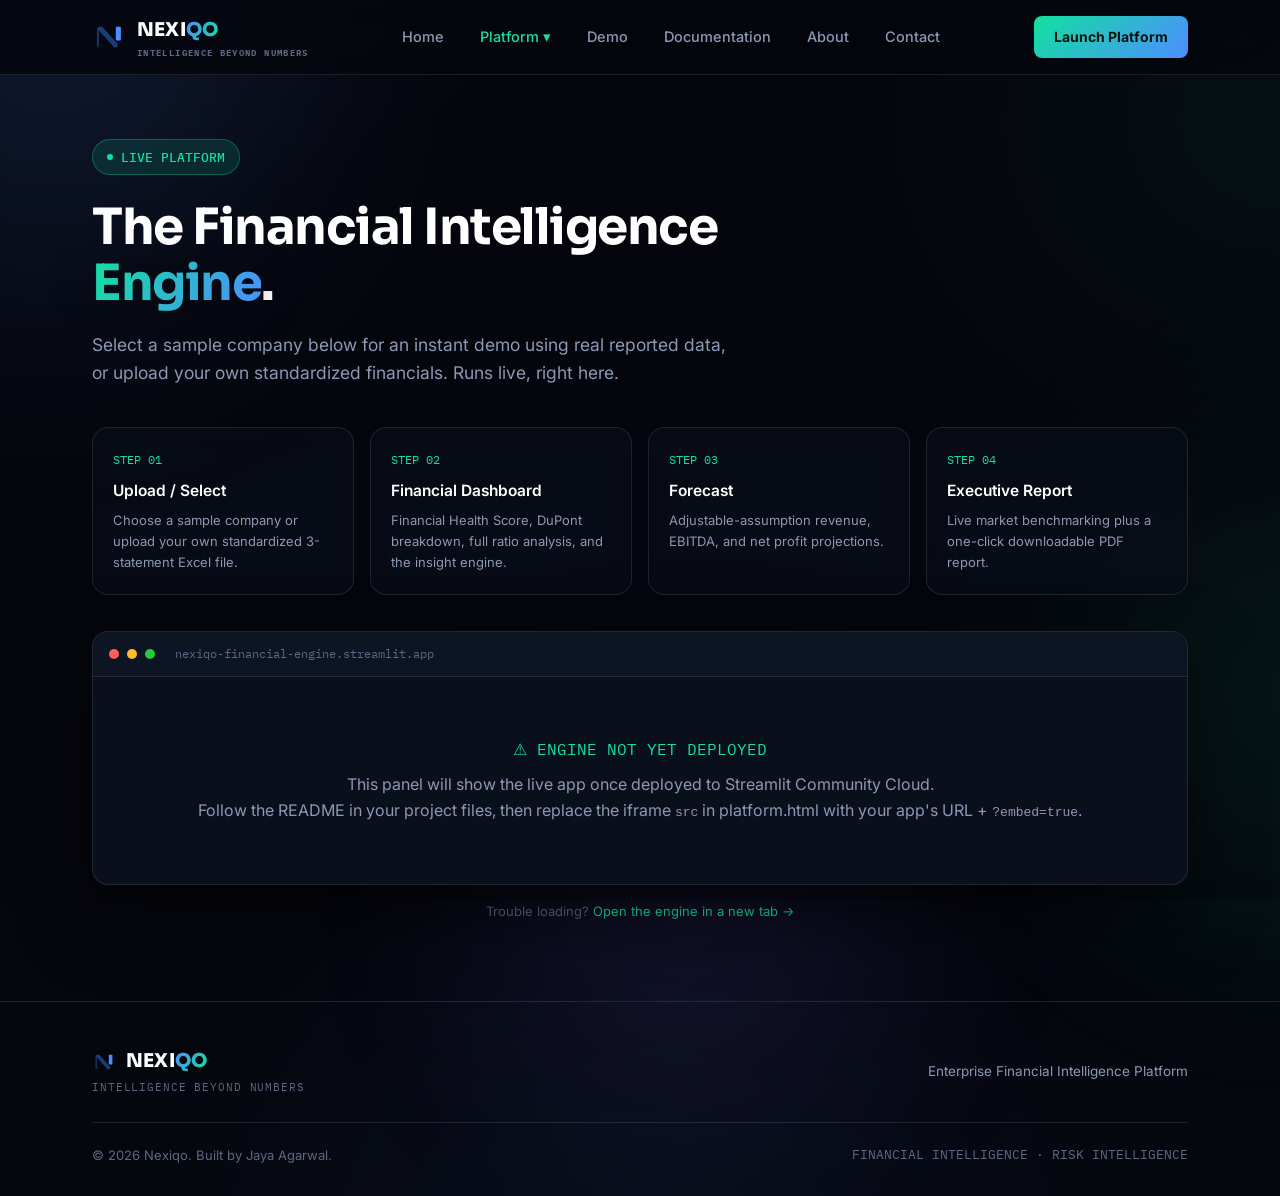
==== platform.html @ a1120944 "Add files via upload" ====
<!DOCTYPE html>
<html lang="en">
<head>
<meta charset="UTF-8">
<meta name="viewport" content="width=device-width, initial-scale=1.0">
<title>Platform — Nexiqo</title>
<link rel="preconnect" href="https://fonts.googleapis.com">
<link href="https://fonts.googleapis.com/css2?family=Sora:wght@400;500;600;700;800&family=Inter:wght@400;500;600;700&family=IBM+Plex+Mono:wght@400;500;600&display=swap" rel="stylesheet">
<link rel="stylesheet" href="styles.css">
</head>
<body>
<div class="blob blob1"></div><div class="blob blob2"></div><div class="blob blob3"></div>
<div class="scrim"></div>

<nav>
  <div class="wrap">
    <a class="brand" href="index.html">
      <svg class="brand-mark" viewBox="0 0 40 40" fill="none">
        <path d="M6 32V10L8 8H12L30 28V32H26L8 12V32H6Z" fill="url(#navN1)"/>
        <path d="M6 32L12 26V32H6Z" fill="#071022"/>
        <rect x="28" y="8" width="6" height="16" rx="1" fill="url(#navN2)"/>
        <defs>
          <linearGradient id="navN1" x1="6" y1="8" x2="30" y2="32"><stop stop-color="#1B3E7A"/><stop offset="1" stop-color="#12E19F"/></linearGradient>
          <linearGradient id="navN2" x1="28" y1="8" x2="34" y2="24"><stop stop-color="#4C8DFF"/><stop offset="1" stop-color="#12E19F"/></linearGradient>
        </defs>
      </svg>
      <div class="brand-stack">
        <span class="wordmark"><span class="w-nexi">NEXI</span><span class="w-qo">QO</span></span>
        <span class="tagline">Intelligence Beyond Numbers</span>
      </div>
    </a>
    <ul class="nav-links">
      <li class=""><a class="top-link" href="index.html">Home</a></li>
      <li class="dropdown active">
        <a class="top-link" href="platform.html">Platform ▾</a>
        <div class="dropdown-menu">
          <a href="platform.html#upload">Upload Financial Statements</a>
          <a href="platform.html#dashboard">Financial Dashboard</a>
          <a href="platform.html#forecast">Forecast</a>
          <a href="platform.html#report">Executive Report</a>
        </div>
      </li>
      <li class=""><a class="top-link" href="demo.html">Demo</a></li>
      <li class=""><a class="top-link" href="documentation.html">Documentation</a></li>
      <li class=""><a class="top-link" href="about.html">About</a></li>
      <li class=""><a class="top-link" href="contact.html">Contact</a></li>
    </ul>
    <a class="nav-cta" href="platform.html">Launch Platform</a>
  </div>
</nav>

<header class="page-hero">
  <div class="wrap">
    <span class="eyebrow"><span class="dot"></span>LIVE PLATFORM</span>
    <h1 class="page-title">The Financial Intelligence <span class="grad">Engine</span>.</h1>
    <p class="page-sub">Select a sample company below for an instant demo using real reported data, or upload your own standardized financials. Runs live, right here.</p>
  </div>
</header>

<section style="padding-top:0;">
  <div class="wrap">
    <div class="steps-row">
      <a href="#upload" class="step-card panel reveal" id="upload">
        <div class="step-num">STEP 01</div>
        <h4>Upload / Select</h4>
        <p>Choose a sample company or upload your own standardized 3-statement Excel file.</p>
      </a>
      <a href="#dashboard" class="step-card panel reveal" id="dashboard">
        <div class="step-num">STEP 02</div>
        <h4>Financial Dashboard</h4>
        <p>Financial Health Score, DuPont breakdown, full ratio analysis, and the insight engine.</p>
      </a>
      <a href="#forecast" class="step-card panel reveal" id="forecast">
        <div class="step-num">STEP 03</div>
        <h4>Forecast</h4>
        <p>Adjustable-assumption revenue, EBITDA, and net profit projections.</p>
      </a>
      <a href="#report" class="step-card panel reveal" id="report">
        <div class="step-num">STEP 04</div>
        <h4>Executive Report</h4>
        <p>Live market benchmarking plus a one-click downloadable PDF report.</p>
      </a>
    </div>

    <div class="app-frame-wrap reveal">
      <div class="app-frame-bar">
        <span class="traffic t1"></span><span class="traffic t2"></span><span class="traffic t3"></span>
        <span class="url">nexiqo-financial-engine.streamlit.app</span>
      </div>
      <!-- Replace the src below with your real deployed Streamlit URL once live, e.g.:
           https://YOUR-APP-NAME.streamlit.app/?embed=true&embed_options=show_toolbar:false -->
      <iframe id="engineFrame" src="about:blank" loading="lazy" title="Nexiqo Financial Intelligence Engine"></iframe>
      <div class="frame-fallback" id="frameFallback">
        <p class="mono" style="color:var(--emerald);margin-bottom:10px;">⚠ ENGINE NOT YET DEPLOYED</p>
        <p>This panel will show the live app once deployed to Streamlit Community Cloud.<br>Follow the README in your project files, then replace the iframe <code>src</code> in platform.html with your app's URL + <code>?embed=true</code>.</p>
      </div>
    </div>
    <p style="margin-top:16px;font-size:13px;color:var(--text-dim);text-align:center;">Trouble loading? <a href="#" id="openNewTab" style="color:var(--emerald);">Open the engine in a new tab →</a></p>
  </div>
</section>

<footer>
  <div class="wrap">
    <div class="footer-top">
      <div>
        <div class="footer-brand">
          <svg width="24" height="24" viewBox="0 0 40 40" fill="none">
            <path d="M6 32V10L8 8H12L30 28V32H26L8 12V32H6Z" fill="url(#footN1)"/>
            <path d="M6 32L12 26V32H6Z" fill="#071022"/>
            <rect x="28" y="8" width="6" height="16" rx="1" fill="url(#footN2)"/>
            <defs>
              <linearGradient id="footN1" x1="6" y1="8" x2="30" y2="32"><stop stop-color="#1B3E7A"/><stop offset="1" stop-color="#12E19F"/></linearGradient>
              <linearGradient id="footN2" x1="28" y1="8" x2="34" y2="24"><stop stop-color="#4C8DFF"/><stop offset="1" stop-color="#12E19F"/></linearGradient>
            </defs>
          </svg>
          <span class="wordmark"><span class="w-nexi">NEXI</span><span class="w-qo">QO</span></span>
        </div>
        <div class="footer-tagline">INTELLIGENCE BEYOND NUMBERS</div>
      </div>
      <div style="font-size:13.5px;color:var(--text-muted);">Enterprise Financial Intelligence Platform</div>
    </div>
    <div class="bottom-row">
      <span>© 2026 Nexiqo. Built by Jaya Agarwal.</span>
      <span class="mono">FINANCIAL INTELLIGENCE · RISK INTELLIGENCE</span>
    </div>
  </div>
</footer>
<script src="common.js"></script>
<script>
  // Once deployed, set your real Streamlit URL here — this one line drives both the iframe and the "open in new tab" link.
  const ENGINE_URL = ""; // <-- e.g. "https://your-app-name.streamlit.app"
  if (ENGINE_URL) {
    document.getElementById('engineFrame').src = ENGINE_URL + "/?embed=true&embed_options=show_toolbar:false";
    document.getElementById('frameFallback').style.display = 'none';
    document.getElementById('openNewTab').href = ENGINE_URL;
  } else {
    document.getElementById('engineFrame').style.display = 'none';
  }
</script>
</body>
</html>
---- styles.css ----
:root{
  --bg0:#05070E; --bg1:#0A1120;
  --panel:rgba(9,13,24,0.82); --panel-border:rgba(255,255,255,0.10);
  --emerald:#12E19F; --emerald-soft:rgba(18,225,159,0.13);
  --blue:#4C8DFF; --blue-soft:rgba(76,141,255,0.13);
  --text:#F0F4FA; --text-muted:#8C99B3; --text-dim:#5C6883;
}
*{margin:0;padding:0;box-sizing:border-box;}
html{scroll-behavior:smooth;}
body{
  background:
    radial-gradient(ellipse 900px 600px at 8% -10%, rgba(76,141,255,0.10), transparent 55%),
    radial-gradient(ellipse 800px 700px at 100% 10%, rgba(18,225,159,0.08), transparent 50%),
    radial-gradient(ellipse 900px 800px at 50% 105%, rgba(76,141,255,0.06), transparent 55%),
    var(--bg0);
  color:var(--text); font-family:'Inter',sans-serif; line-height:1.6; -webkit-font-smoothing:antialiased;
  overflow-x:hidden; position:relative; min-height:100vh;
}
h1,h2,h3,.display{font-family:'Sora',sans-serif;}
.mono{font-family:'IBM Plex Mono',monospace;}
a{text-decoration:none;color:inherit;}
.wrap{max-width:1160px;margin:0 auto;padding:0 32px;}
.blob{position:fixed;border-radius:50%;filter:blur(120px);z-index:0;pointer-events:none;opacity:0.20;}
.blob1{width:460px;height:460px;background:var(--blue);top:-160px;left:-180px;}
.blob2{width:400px;height:400px;background:var(--emerald);top:55%;right:-220px;opacity:0.14;}
.blob3{width:360px;height:360px;background:#7C5CFF;bottom:-200px;left:40%;opacity:0.12;}
.scrim{position:fixed;inset:0;z-index:0;pointer-events:none;background:rgba(5,7,14,0.42);}

nav{position:sticky;top:0;z-index:200;background:rgba(5,7,14,0.85);backdrop-filter:blur(14px);border-bottom:1px solid var(--panel-border);}
nav .wrap{display:flex;align-items:center;justify-content:space-between;height:74px;}
.brand{display:flex;align-items:center;gap:11px;font-weight:700;font-size:19px;letter-spacing:-0.02em;}
.brand-mark{width:34px;height:34px;flex-shrink:0;}
.brand-stack{display:flex;flex-direction:column;gap:1px;}
.wordmark{font-family:'Sora',sans-serif;font-weight:800;letter-spacing:0.01em;font-size:19px;text-transform:uppercase;}
.wordmark .w-nexi{color:#fff;}
.wordmark .w-qo{background:linear-gradient(120deg,var(--blue),var(--emerald));-webkit-background-clip:text;background-clip:text;color:transparent;}
.tagline{font-family:'IBM Plex Mono',monospace;font-size:8.5px;letter-spacing:0.16em;color:var(--text-dim);text-transform:uppercase;}
.nav-links{display:flex;gap:8px;align-items:center;}
.nav-links > li{list-style:none;position:relative;}
.nav-links a.top-link{font-size:14.5px;font-weight:500;color:var(--text-muted);transition:color .15s;padding:10px 14px;display:inline-block;}
.nav-links a.top-link:hover, .nav-links li.active > a.top-link{color:var(--text);}
.nav-links li.active > a.top-link{color:var(--emerald);}
.dropdown-menu{
  position:absolute;top:100%;left:0;background:#0A0F1C;border:1px solid var(--panel-border);border-radius:10px;
  padding:8px;min-width:240px;opacity:0;visibility:hidden;transform:translateY(6px);transition:all .18s;
  box-shadow:0 20px 40px rgba(0,0,0,0.5);
}
.dropdown:hover .dropdown-menu{opacity:1;visibility:visible;transform:translateY(0);}
.dropdown-menu a{display:block;padding:10px 12px;font-size:13.5px;color:var(--text-muted);border-radius:6px;}
.dropdown-menu a:hover{background:rgba(18,225,159,0.08);color:var(--emerald);}
.nav-cta{
  background:linear-gradient(135deg,var(--emerald),var(--blue));color:#04140F;padding:10px 20px;border-radius:8px;
  font-size:14px;font-weight:700;transition:filter .15s, transform .15s;
}
.nav-cta:hover{filter:brightness(1.1);transform:translateY(-1px);}
@media (max-width:900px){.nav-links{display:none;}}

section, header, main{position:relative;z-index:1;}
section{padding:80px 0;}
.page-hero{padding:64px 0 40px;}
.eyebrow{
  display:inline-flex;align-items:center;gap:8px;font-family:'IBM Plex Mono',monospace;font-size:12.5px;font-weight:500;
  color:var(--emerald);background:var(--emerald-soft);border:1px solid rgba(18,225,159,0.3);padding:7px 14px;border-radius:20px;margin-bottom:24px;
}
.eyebrow .dot{width:6px;height:6px;border-radius:50%;background:var(--emerald);display:inline-block;animation:pulse 2s infinite;}
@keyframes pulse{0%,100%{opacity:1;}50%{opacity:0.3;}}
h1.page-title{font-size:clamp(32px,4.4vw,50px);font-weight:700;letter-spacing:-0.03em;line-height:1.12;max-width:800px;color:#fff;}
h1.page-title .grad{background:linear-gradient(120deg,var(--emerald),var(--blue));-webkit-background-clip:text;background-clip:text;color:transparent;filter:drop-shadow(0 2px 18px rgba(0,0,0,0.5));}
.page-sub{margin-top:20px;font-size:17.5px;color:var(--text-muted);max-width:640px;}

.btn-primary{
  background:linear-gradient(135deg,var(--emerald),var(--blue));color:#04140F;padding:15px 28px;border-radius:9px;
  font-size:15px;font-weight:700;display:inline-flex;align-items:center;gap:8px;transition:transform .15s,filter .15s;
}
.btn-primary:hover{transform:translateY(-2px);filter:brightness(1.08);box-shadow:0 8px 30px rgba(18,225,159,0.25);}
.btn-secondary{
  background:var(--panel);color:var(--text);padding:15px 28px;border-radius:9px;font-size:15px;font-weight:600;
  border:1px solid var(--panel-border);backdrop-filter:blur(10px);transition:border-color .15s,transform .15s;
}
.btn-secondary:hover{border-color:rgba(255,255,255,0.25);transform:translateY(-2px);}
.hero-ctas{display:flex;gap:14px;margin-top:30px;flex-wrap:wrap;}

.section-head{max-width:640px;margin-bottom:48px;}
.section-tag{font-family:'IBM Plex Mono',monospace;font-size:12.5px;color:var(--emerald);font-weight:500;letter-spacing:0.03em;margin-bottom:14px;display:block;}
.section-head h2{font-size:clamp(26px,3vw,36px);font-weight:700;letter-spacing:-0.02em;color:#fff;}
.section-head p{margin-top:14px;color:var(--text-muted);font-size:16px;}

.panel{background:var(--panel);border:1px solid var(--panel-border);border-radius:16px;backdrop-filter:blur(14px);}

/* Products */
.products-grid{display:grid;grid-template-columns:1fr 1fr;gap:24px;}
@media (max-width:820px){.products-grid{grid-template-columns:1fr;}}
.product-card{padding:32px;position:relative;overflow:hidden;transition:border-color .25s, box-shadow .25s;}
.product-card:hover{box-shadow:0 20px 50px rgba(0,0,0,0.4);border-color:rgba(18,225,159,0.3);}
.product-status{display:inline-flex;align-items:center;gap:6px;font-family:'IBM Plex Mono',monospace;font-size:11.5px;font-weight:600;padding:5px 11px;border-radius:20px;width:fit-content;margin-bottom:20px;}
.status-live{color:var(--emerald);background:var(--emerald-soft);border:1px solid rgba(18,225,159,0.3);}
.status-live .dot{width:5px;height:5px;border-radius:50%;background:var(--emerald);display:inline-block;animation:pulse 1.5s infinite;}
.status-showcase{color:#B79CFF;background:rgba(124,92,255,0.13);border:1px solid rgba(124,92,255,0.3);}
.status-showcase .dot{width:5px;height:5px;border-radius:50%;background:#B79CFF;display:inline-block;}
.product-icon{width:46px;height:46px;border-radius:12px;background:linear-gradient(135deg,rgba(18,225,159,0.18),rgba(76,141,255,0.18));border:1px solid var(--panel-border);display:flex;align-items:center;justify-content:center;margin-bottom:20px;}
.product-card h3{font-size:21px;font-weight:700;letter-spacing:-0.01em;margin-bottom:10px;color:#fff;}
.product-card p{color:var(--text-muted);font-size:15px;margin-bottom:22px;}
.product-features{list-style:none;margin-bottom:24px;}
.product-features li{font-size:13.8px;color:#C4CDDE;padding:8px 0;border-top:1px solid var(--panel-border);display:flex;align-items:center;gap:10px;}
.product-features li:first-child{border-top:none;}
.product-features li::before{content:'';width:4px;height:4px;border-radius:50%;background:var(--emerald);flex-shrink:0;}
.product-link{font-weight:700;font-size:14.5px;color:var(--emerald);display:inline-flex;align-items:center;gap:6px;}
.product-link:hover{color:var(--blue);}

/* Why grid */
.why-grid{display:grid;grid-template-columns:repeat(4,1fr);gap:16px;}
@media (max-width:900px){.why-grid{grid-template-columns:1fr 1fr;}}
@media (max-width:560px){.why-grid{grid-template-columns:1fr;}}
.why-item{padding:28px 24px;transition:transform .2s, border-color .2s;}
.why-item:hover{transform:translateY(-4px);border-color:rgba(18,225,159,0.35);}
.why-q{font-family:'IBM Plex Mono',monospace;font-size:12px;color:var(--emerald);margin-bottom:14px;}
.why-item h4{font-size:17px;font-weight:600;margin-bottom:10px;letter-spacing:-0.01em;color:#fff;}
.why-item p{font-size:14px;color:var(--text-muted);line-height:1.6;}

/* Stats */
.stats-row{display:grid;grid-template-columns:repeat(3,1fr);gap:20px;margin-top:56px;}
@media (max-width:700px){.stats-row{grid-template-columns:1fr;}}
.stat{text-align:center;padding:28px;}
.stat .num{font-family:'Sora',sans-serif;font-size:38px;font-weight:700;background:linear-gradient(120deg,var(--emerald),var(--blue));-webkit-background-clip:text;background-clip:text;color:transparent;filter:drop-shadow(0 2px 14px rgba(0,0,0,0.5));}
.stat .lbl{font-size:13.5px;color:var(--text-muted);margin-top:6px;}

/* Step indicator (Platform page) */
.steps-row{display:grid;grid-template-columns:repeat(4,1fr);gap:16px;margin-bottom:36px;}
@media (max-width:800px){.steps-row{grid-template-columns:1fr 1fr;}}
@media (max-width:520px){.steps-row{grid-template-columns:1fr;}}
.step-card{padding:22px 20px;scroll-margin-top:100px;}
.step-num{font-family:'IBM Plex Mono',monospace;font-size:12px;color:var(--emerald);margin-bottom:10px;}
.step-card h4{font-size:15.5px;font-weight:600;color:#fff;margin-bottom:6px;}
.step-card p{font-size:13px;color:var(--text-muted);}

/* iframe wrapper */
.app-frame-wrap{border-radius:16px;overflow:hidden;border:1px solid var(--panel-border);background:#0A0F1C;box-shadow:0 30px 70px rgba(0,0,0,0.5);}
.app-frame-bar{display:flex;align-items:center;gap:8px;padding:12px 16px;background:#0D1424;border-bottom:1px solid var(--panel-border);}
.app-frame-bar .traffic{width:10px;height:10px;border-radius:50%;}
.app-frame-bar .t1{background:#FF5F57;} .app-frame-bar .t2{background:#FEBC2E;} .app-frame-bar .t3{background:#28C840;}
.app-frame-bar .url{margin-left:12px;font-family:'IBM Plex Mono',monospace;font-size:12px;color:var(--text-dim);}
.app-frame-wrap iframe{width:100%;height:900px;border:0;display:block;background:#fff;}
.frame-fallback{padding:60px 20px;text-align:center;color:var(--text-muted);}

/* Comparison table */
.compare-table{width:100%;border-collapse:collapse;overflow:hidden;border-radius:14px;}
.compare-table th,.compare-table td{padding:16px 20px;text-align:left;font-size:14.5px;border-bottom:1px solid var(--panel-border);}
.compare-table th{background:rgba(255,255,255,0.03);color:var(--text-muted);font-weight:600;font-size:12.5px;font-family:'IBM Plex Mono',monospace;text-transform:uppercase;letter-spacing:0.03em;}
.compare-table td.win{color:var(--emerald);font-weight:600;}

/* Docs */
.docs-grid{display:grid;grid-template-columns:220px 1fr;gap:44px;}
@media (max-width:820px){.docs-grid{grid-template-columns:1fr;}}
.docs-nav{position:sticky;top:100px;align-self:start;}
.docs-nav a{display:block;padding:8px 0;font-size:13.5px;color:var(--text-muted);border-left:2px solid var(--panel-border);padding-left:14px;}
.docs-nav a:hover{color:var(--emerald);border-left-color:var(--emerald);}
.docs-section{padding:26px 0;border-bottom:1px solid var(--panel-border);scroll-margin-top:100px;}
.docs-section:last-child{border-bottom:none;}
.docs-section h3{font-size:19px;color:#fff;margin-bottom:12px;}
.docs-section p, .docs-section li{color:#C4CDDE;font-size:14.5px;line-height:1.7;}
.docs-table{width:100%;border-collapse:collapse;margin-top:14px;}
.docs-table th,.docs-table td{padding:10px 14px;text-align:left;font-size:13.5px;border-bottom:1px solid var(--panel-border);}
.docs-table th{color:var(--text-muted);font-family:'IBM Plex Mono',monospace;font-size:11.5px;text-transform:uppercase;}
.tech-badges{display:flex;flex-wrap:wrap;gap:10px;margin-top:14px;}
.tech-badges span{font-family:'IBM Plex Mono',monospace;font-size:12.5px;background:rgba(255,255,255,0.05);border:1px solid var(--panel-border);padding:8px 14px;border-radius:20px;color:#C4CDDE;}

/* Founder / About */
.founder-wrap{display:grid;grid-template-columns:220px 1fr;gap:52px;align-items:start;padding:44px;}
@media (max-width:700px){.founder-wrap{grid-template-columns:1fr;padding:28px;}}
.founder-avatar{width:180px;height:180px;border-radius:18px;background:linear-gradient(150deg,var(--emerald),var(--blue));display:flex;align-items:center;justify-content:center;color:#04140F;font-family:'Sora',sans-serif;font-size:52px;font-weight:800;letter-spacing:-0.02em;}
.founder-name{font-size:26px;font-weight:700;letter-spacing:-0.02em;margin-bottom:4px;color:#fff;}
.founder-role{color:var(--emerald);font-weight:600;font-size:14px;margin-bottom:18px;font-family:'IBM Plex Mono',monospace;}
.founder-bio p{color:#C4CDDE;font-size:15.5px;margin-bottom:14px;max-width:640px;}
.founder-tags{display:flex;flex-wrap:wrap;gap:8px;margin:22px 0;}
.founder-tags span{font-family:'IBM Plex Mono',monospace;font-size:12px;background:rgba(255,255,255,0.05);border:1px solid var(--panel-border);padding:6px 12px;border-radius:20px;color:#C4CDDE;}
.founder-links{display:flex;gap:14px;margin-top:8px;flex-wrap:wrap;}
.founder-links a{font-size:14px;font-weight:600;border:1px solid var(--panel-border);padding:9px 18px;border-radius:8px;background:rgba(255,255,255,0.04);transition:border-color .15s, background .15s;}
.founder-links a:hover{border-color:var(--emerald);background:rgba(18,225,159,0.08);}

/* Contact */
.contact-grid{display:grid;grid-template-columns:1fr 1fr;gap:20px;max-width:760px;}
@media (max-width:600px){.contact-grid{grid-template-columns:1fr;}}
.contact-card{padding:28px;text-align:center;transition:transform .2s, border-color .2s;}
.contact-card:hover{transform:translateY(-3px);border-color:rgba(18,225,159,0.3);}
.contact-card .icon{width:46px;height:46px;border-radius:12px;background:linear-gradient(135deg,rgba(18,225,159,0.18),rgba(76,141,255,0.18));display:flex;align-items:center;justify-content:center;margin:0 auto 14px;}
.contact-card h4{color:#fff;font-size:16px;margin-bottom:6px;}
.contact-card p{color:var(--text-muted);font-size:13.5px;}

footer{border-top:1px solid var(--panel-border);padding:44px 0 30px;}
.footer-top{display:flex;justify-content:space-between;align-items:center;flex-wrap:wrap;gap:20px;padding-bottom:26px;border-bottom:1px solid var(--panel-border);margin-bottom:22px;}
.footer-brand{display:flex;align-items:center;gap:10px;color:#fff;font-weight:700;font-family:'Sora',sans-serif;font-size:17px;}
.footer-tagline{font-family:'IBM Plex Mono',monospace;font-size:11px;letter-spacing:0.08em;color:var(--text-dim);margin-top:2px;}
footer .bottom-row{display:flex;justify-content:space-between;font-size:13px;color:var(--text-dim);flex-wrap:wrap;gap:10px;}

.reveal{opacity:0;transform:translateY(18px);transition:opacity .7s ease, transform .7s ease;}
.reveal.visible{opacity:1;transform:translateY(0);}
@media (prefers-reduced-motion:reduce){.reveal{opacity:1;transform:none;transition:none;}}
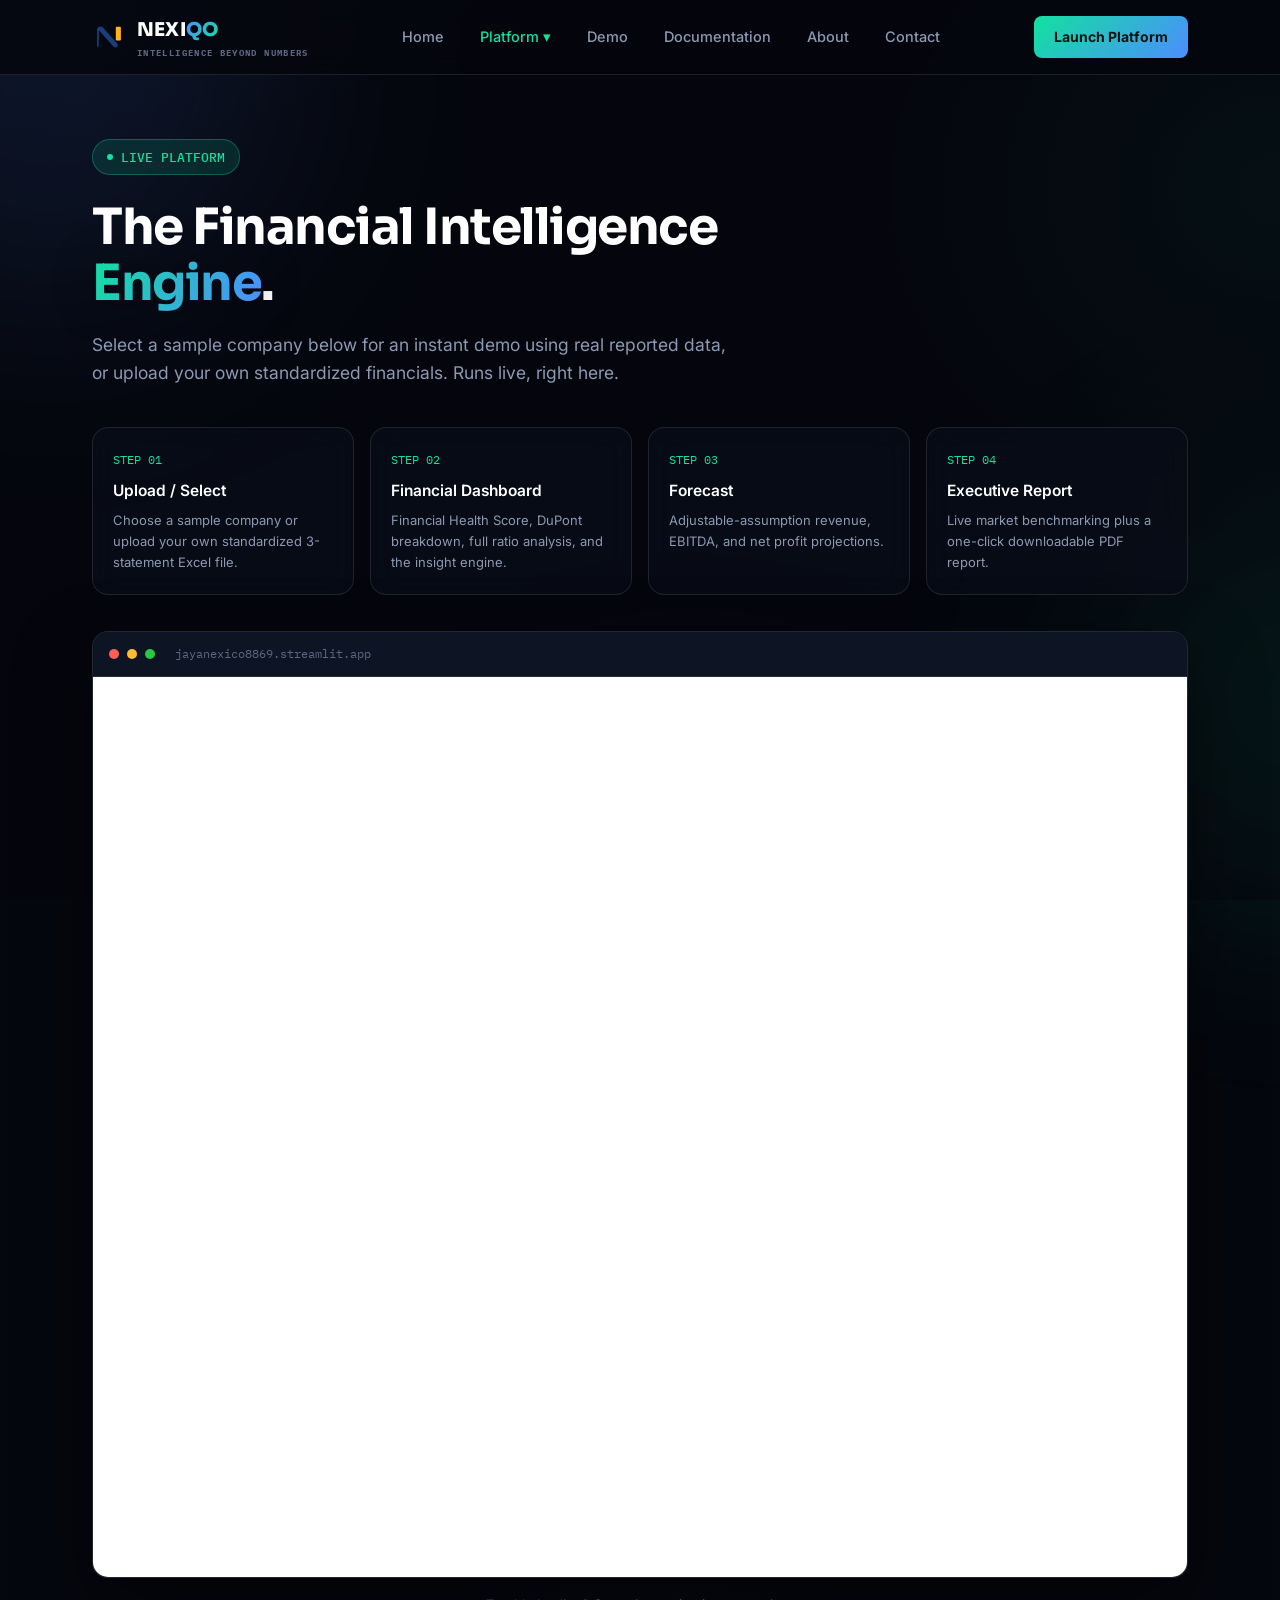
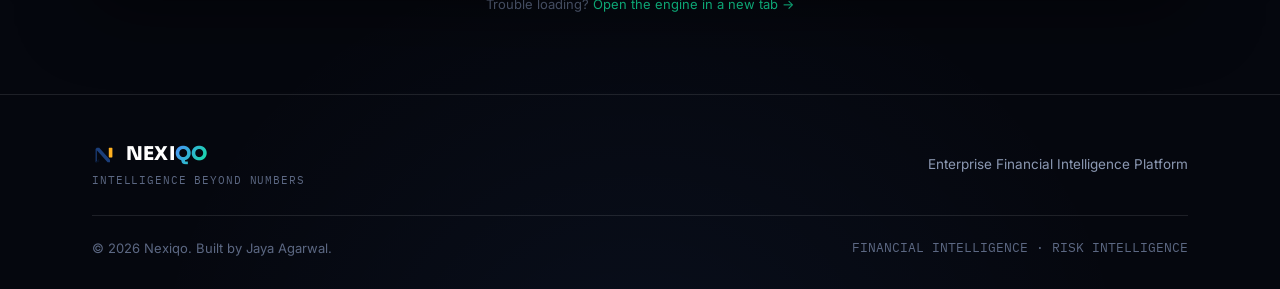
==== commit b272a124: "Add files via upload" ====
--- a/platform.html
+++ b/platform.html
@@ -21,7 +21,7 @@
         <rect x="28" y="8" width="6" height="16" rx="1" fill="url(#navN2)"/>
         <defs>
           <linearGradient id="navN1" x1="6" y1="8" x2="30" y2="32"><stop stop-color="#1B3E7A"/><stop offset="1" stop-color="#12E19F"/></linearGradient>
-          <linearGradient id="navN2" x1="28" y1="8" x2="34" y2="24"><stop stop-color="#4C8DFF"/><stop offset="1" stop-color="#12E19F"/></linearGradient>
+          <linearGradient id="navN2" x1="28" y1="8" x2="34" y2="24"><stop stop-color="#FFB020"/><stop offset="1" stop-color="#12E19F"/></linearGradient>
         </defs>
       </svg>
       <div class="brand-stack">
@@ -85,7 +85,7 @@
     <div class="app-frame-wrap reveal">
       <div class="app-frame-bar">
         <span class="traffic t1"></span><span class="traffic t2"></span><span class="traffic t3"></span>
-        <span class="url">nexiqo-financial-engine.streamlit.app</span>
+        <span class="url">jayanexico8869.streamlit.app</span>
       </div>
       <!-- Replace the src below with your real deployed Streamlit URL once live, e.g.:
            https://YOUR-APP-NAME.streamlit.app/?embed=true&embed_options=show_toolbar:false -->
@@ -110,7 +110,7 @@
             <rect x="28" y="8" width="6" height="16" rx="1" fill="url(#footN2)"/>
             <defs>
               <linearGradient id="footN1" x1="6" y1="8" x2="30" y2="32"><stop stop-color="#1B3E7A"/><stop offset="1" stop-color="#12E19F"/></linearGradient>
-              <linearGradient id="footN2" x1="28" y1="8" x2="34" y2="24"><stop stop-color="#4C8DFF"/><stop offset="1" stop-color="#12E19F"/></linearGradient>
+              <linearGradient id="footN2" x1="28" y1="8" x2="34" y2="24"><stop stop-color="#FFB020"/><stop offset="1" stop-color="#12E19F"/></linearGradient>
             </defs>
           </svg>
           <span class="wordmark"><span class="w-nexi">NEXI</span><span class="w-qo">QO</span></span>
@@ -128,7 +128,7 @@
 <script src="common.js"></script>
 <script>
   // Once deployed, set your real Streamlit URL here — this one line drives both the iframe and the "open in new tab" link.
-  const ENGINE_URL = ""; // <-- e.g. "https://your-app-name.streamlit.app"
+  const ENGINE_URL = "https://jayanexico8869.streamlit.app"; // <-- live Nexiqo Financial Intelligence Engine
   if (ENGINE_URL) {
     document.getElementById('engineFrame').src = ENGINE_URL + "/?embed=true&embed_options=show_toolbar:false";
     document.getElementById('frameFallback').style.display = 'none';
